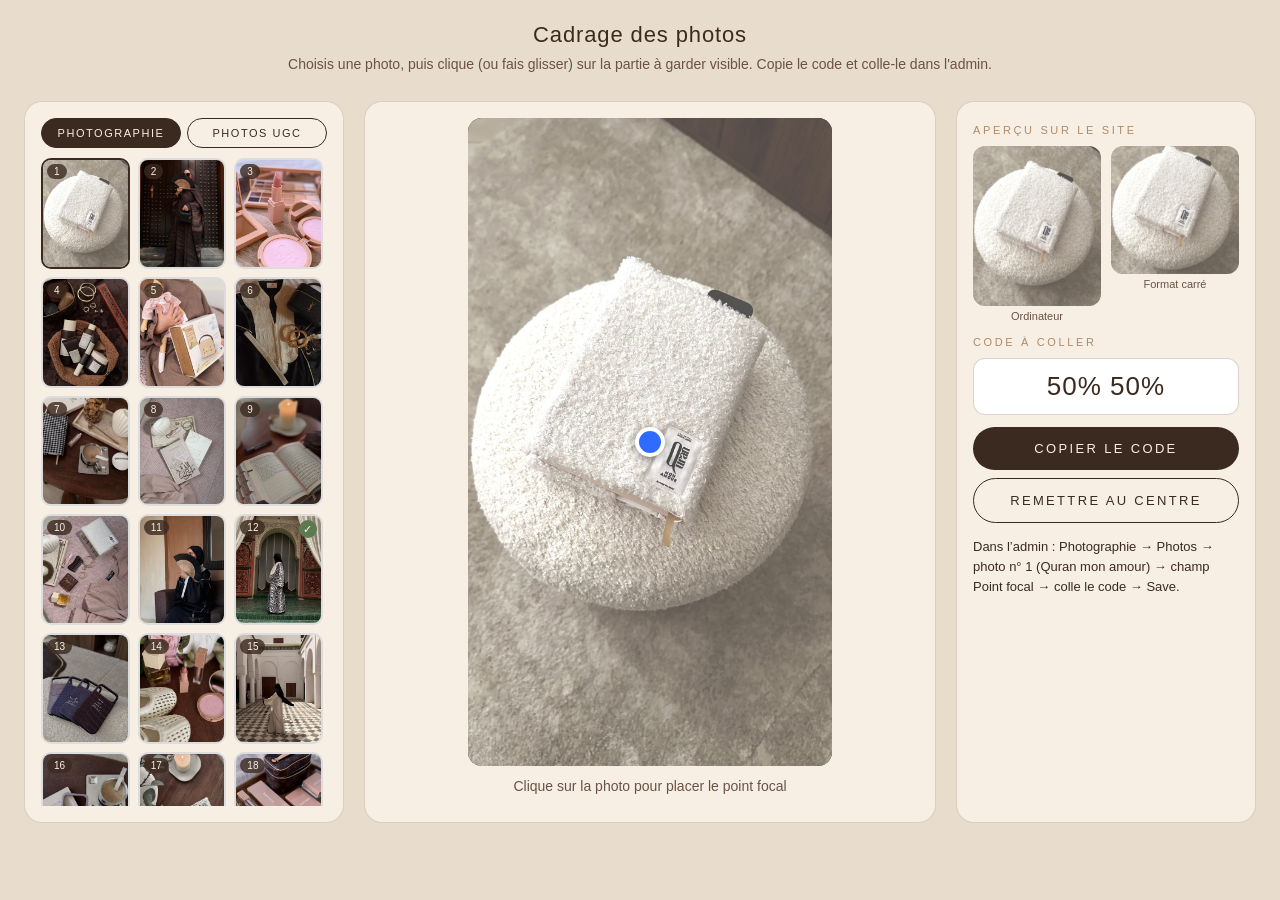
==== cadrage.html @ 53ce541f "Outil de cadrage : clic sur la photo pour choisir le point focal (kheirakh.com/cadrage) Co-Authored-" ====
<!doctype html>
<html lang="fr">
<head>
<meta charset="utf-8">
<meta name="viewport" content="width=device-width, initial-scale=1">
<meta name="robots" content="noindex, nofollow">
<title>Cadrage des photos | Kheira</title>
<style>
  :root{--espresso:#3b2a20;--brown:#6b5244;--beige:#e8dccd;--cream:#f7efe4;--gold:#b08a68;--ink:#3b2a20}
  *{box-sizing:border-box;margin:0;padding:0}
  body{font-family:Futura,"Futura PT","Jost","Century Gothic",sans-serif;background:var(--beige);color:var(--ink);min-height:100vh}
  header{padding:22px 24px 10px;text-align:center}
  h1{font-weight:500;font-size:22px;letter-spacing:.04em}
  header p{font-size:14px;color:var(--brown);margin-top:6px;line-height:1.5}
  .app{display:grid;grid-template-columns:minmax(0,320px) minmax(0,1fr) minmax(0,300px);gap:20px;max-width:1300px;margin:0 auto;padding:16px 24px 40px}
  .panel{background:var(--cream);border:1px solid rgba(107,82,68,.2);border-radius:18px;padding:16px}
  .panel h2{font-size:11px;font-weight:500;letter-spacing:.24em;text-transform:uppercase;color:var(--gold);margin:6px 0 10px}
  .list{display:grid;grid-template-columns:repeat(3,1fr);gap:8px;max-height:72vh;overflow:auto;padding-right:4px}
  .thumb{position:relative;aspect-ratio:4/5;border-radius:10px;overflow:hidden;cursor:pointer;border:2px solid transparent;background:#ddd}
  .thumb img{width:100%;height:100%;object-fit:cover;display:block}
  .thumb.is-active{border-color:var(--espresso)}
  .thumb span{position:absolute;left:4px;top:4px;background:rgba(59,42,32,.8);color:var(--cream);font-size:10px;border-radius:999px;padding:2px 7px}
  .thumb.is-set::after{content:"✓";position:absolute;right:4px;top:4px;width:18px;height:18px;border-radius:50%;background:#5d7a4f;color:#fff;font-size:11px;display:grid;place-items:center}
  .stage{display:flex;flex-direction:column;align-items:center;gap:12px}
  .pick{position:relative;max-width:100%;cursor:crosshair;user-select:none;touch-action:none;border-radius:14px;overflow:hidden;background:#222}
  .pick img{display:block;max-width:100%;max-height:72vh;width:auto;height:auto;pointer-events:none}
  .dot{position:absolute;width:30px;height:30px;margin:-15px 0 0 -15px;border-radius:50%;background:#2f6bff;border:4px solid #fff;box-shadow:0 2px 10px rgba(0,0,0,.45);pointer-events:none}
  .hint{font-size:14px;color:var(--brown);text-align:center}
  .preview-wrap{display:grid;grid-template-columns:1fr 1fr;gap:10px;margin-bottom:14px}
  .preview{aspect-ratio:4/5;border-radius:12px;overflow:hidden;background:#ddd}
  .preview.carre{aspect-ratio:1/1}
  .preview img{width:100%;height:100%;object-fit:cover;display:block}
  .cap{font-size:11px;color:var(--brown);text-align:center;margin-top:4px}
  .code{font-size:26px;font-weight:500;text-align:center;letter-spacing:.04em;padding:12px;border-radius:12px;background:#fff;border:1px solid rgba(107,82,68,.25);margin:4px 0 12px}
  .btn{display:block;width:100%;padding:14px;border-radius:999px;background:var(--espresso);color:var(--cream);font:inherit;font-size:13px;letter-spacing:.18em;text-transform:uppercase;border:0;cursor:pointer}
  .btn:active{transform:scale(.98)}
  .btn--ghost{background:transparent;color:var(--espresso);border:1px solid var(--espresso);margin-top:8px}
  .where{font-size:13px;line-height:1.55;margin-top:14px;color:var(--ink)}
  .where b{font-weight:500}
  .toast{position:fixed;left:50%;bottom:24px;transform:translateX(-50%) translateY(20px);background:var(--espresso);color:var(--cream);padding:12px 20px;border-radius:999px;font-size:14px;opacity:0;transition:.3s;pointer-events:none}
  .toast.on{opacity:1;transform:translateX(-50%)}
  .tabs{display:flex;gap:6px;margin-bottom:10px}
  .tab{flex:1;padding:8px;border-radius:999px;border:1px solid var(--espresso);background:transparent;font:inherit;font-size:11px;letter-spacing:.14em;text-transform:uppercase;cursor:pointer;color:var(--espresso)}
  .tab.is-on{background:var(--espresso);color:var(--cream)}
  @media (max-width:980px){.app{grid-template-columns:1fr}.list{grid-template-columns:repeat(5,1fr);max-height:none}}
  @media (max-width:520px){.list{grid-template-columns:repeat(4,1fr)}}
</style>
</head>
<body>
<header>
  <h1>Cadrage des photos</h1>
  <p>Choisis une photo, puis clique (ou fais glisser) sur la partie à garder visible. Copie le code et colle-le dans l'admin.</p>
</header>
<div class="app">
  <div class="panel">
    <div class="tabs"><button class="tab is-on" data-k="photographie">Photographie</button><button class="tab" data-k="photos_ugc">Photos Ugc</button></div>
    <div class="list" id="list"></div>
  </div>
  <div class="panel stage">
    <div class="pick" id="pick"><img id="big" alt=""><div class="dot" id="dot"></div></div>
    <p class="hint" id="hint">Clique sur la photo pour placer le point focal</p>
  </div>
  <div class="panel">
    <h2>Aperçu sur le site</h2>
    <div class="preview-wrap">
      <div><div class="preview"><img id="pv1" alt=""></div><p class="cap">Ordinateur</p></div>
      <div><div class="preview carre"><img id="pv2" alt=""></div><p class="cap">Format carré</p></div>
    </div>
    <h2>Code à coller</h2>
    <div class="code" id="code">50% 50%</div>
    <button class="btn" id="copy">Copier le code</button>
    <button class="btn btn--ghost" id="reset">Remettre au centre</button>
    <p class="where" id="where"></p>
  </div>
</div>
<div class="toast" id="toast">Code copié ✓</div>
<script>
(function () {
  var data = null, key = 'photographie', idx = 0, pos = { x: 50, y: 50 };
  var list = document.getElementById('list'), big = document.getElementById('big'), pick = document.getElementById('pick');
  var dot = document.getElementById('dot'), code = document.getElementById('code'), where = document.getElementById('where');
  var pv1 = document.getElementById('pv1'), pv2 = document.getElementById('pv2'), toast = document.getElementById('toast');
  function src(p) { return String(p || '').replace(/^\/+/, ''); }
  function items() { return ((data[key] && data[key].photos) || []).map(function (x) { return typeof x === 'string' ? { image: x } : x; }).filter(function (x) { return x.image; }); }
  function parse(c) { var m = /^(\d{1,3}(?:\.\d+)?)% (\d{1,3}(?:\.\d+)?)%$/.exec(String(c || '').replace(/\s+/g, ' ').trim()); return m ? { x: +m[1], y: +m[2] } : { x: 50, y: 50 }; }
  function txt() { return Math.round(pos.x) + '% ' + Math.round(pos.y) + '%'; }
  function draw() {
    dot.style.left = pos.x + '%'; dot.style.top = pos.y + '%';
    pv1.style.objectPosition = pv2.style.objectPosition = txt();
    code.textContent = txt();
  }
  function renderList() {
    var it = items();
    list.innerHTML = it.map(function (x, i) {
      return '<div class="thumb' + (i === idx ? ' is-active' : '') + (x.cadrage ? ' is-set' : '') + '" data-i="' + i + '"><img src="' + src(x.image) + '" alt="" loading="lazy" style="object-position:' + (x.cadrage || '50% 50%') + '"><span>' + (i + 1) + '</span></div>';
    }).join('');
  }
  function select(i) {
    var it = items(); if (!it[i]) return;
    idx = i; var x = it[i];
    big.src = pv1.src = pv2.src = src(x.image);
    pos = parse(x.cadrage); draw(); renderList();
    var sec = key === 'photographie' ? 'Photographie' : 'Photos UGC';
    where.innerHTML = 'Dans l’admin : <b>' + sec + '</b> → <b>Photos</b> → photo n° <b>' + (i + 1) + '</b>' + (x.marque ? ' (<b>' + x.marque.replace(/</g, '&lt;') + '</b>)' : '') + ' → champ <b>Point focal</b> → colle le code → <b>Save</b>.';
  }
  function setFrom(e) {
    var r = big.getBoundingClientRect();
    var p = e.touches ? e.touches[0] : e;
    pos.x = Math.max(0, Math.min(100, (p.clientX - r.left) / r.width * 100));
    pos.y = Math.max(0, Math.min(100, (p.clientY - r.top) / r.height * 100));
    draw();
  }
  var dragging = false;
  pick.addEventListener('pointerdown', function (e) { dragging = true; pick.setPointerCapture(e.pointerId); setFrom(e); });
  pick.addEventListener('pointermove', function (e) { if (dragging) setFrom(e); });
  pick.addEventListener('pointerup', function () { dragging = false; });
  list.addEventListener('click', function (e) { var t = e.target.closest('.thumb'); if (t) select(+t.getAttribute('data-i')); });
  document.querySelectorAll('.tab').forEach(function (t) {
    t.addEventListener('click', function () {
      document.querySelectorAll('.tab').forEach(function (b) { b.classList.toggle('is-on', b === t); });
      key = t.getAttribute('data-k'); idx = 0; select(0);
    });
  });
  function flash(m) { toast.textContent = m; toast.classList.add('on'); setTimeout(function () { toast.classList.remove('on'); }, 1600); }
  document.getElementById('copy').addEventListener('click', function () {
    var v = txt();
    (navigator.clipboard ? navigator.clipboard.writeText(v) : Promise.reject()).then(function () { flash('Code copié ✓ ' + v); }, function () {
      var ta = document.createElement('textarea'); ta.value = v; document.body.appendChild(ta); ta.select(); document.execCommand('copy'); ta.remove(); flash('Code copié ✓ ' + v);
    });
  });
  document.getElementById('reset').addEventListener('click', function () { pos = { x: 50, y: 50 }; draw(); });
  fetch('content.json', { cache: 'no-cache' }).then(function (r) { return r.json(); }).then(function (c) { data = c; select(0); });
})();
</script>
</body>
</html>
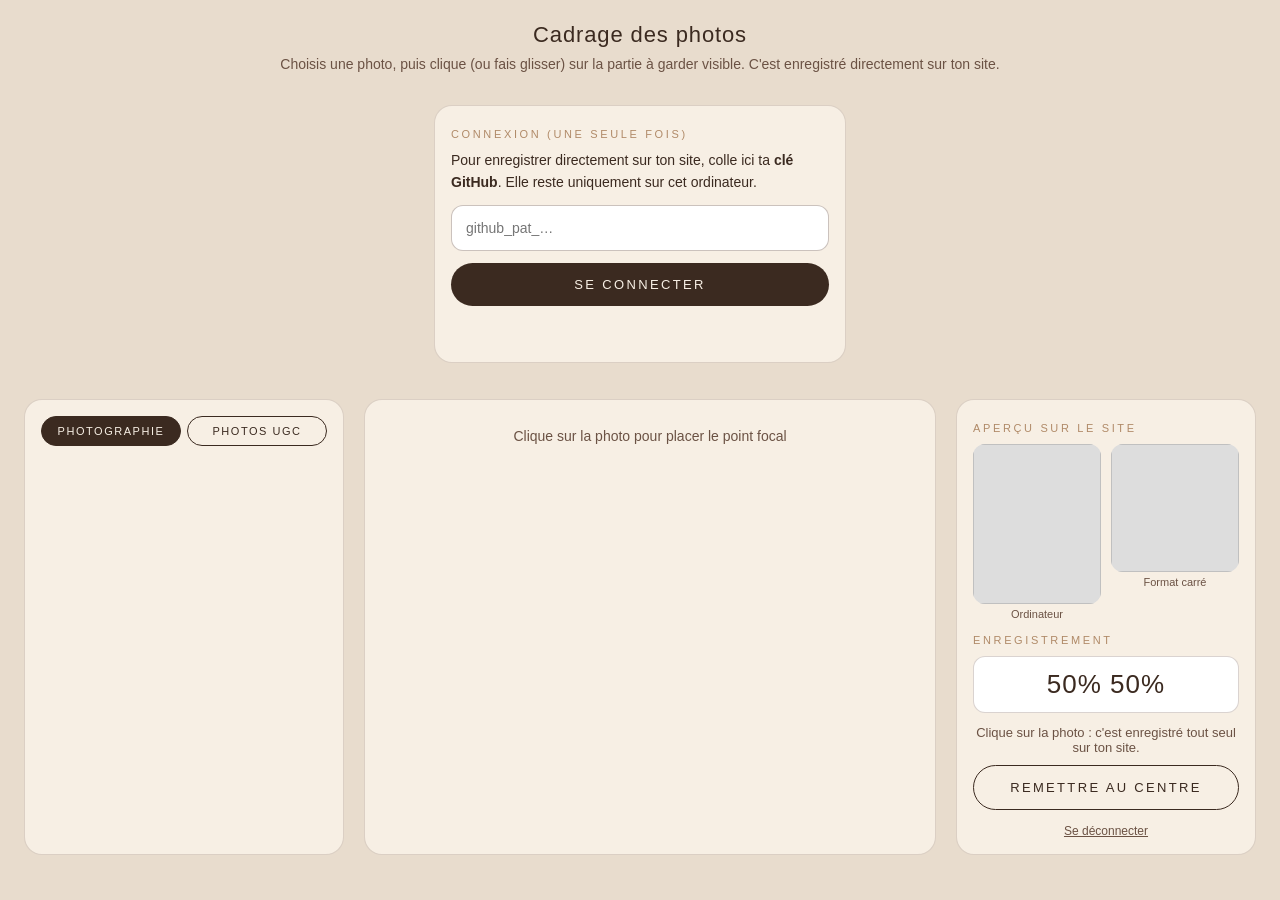
==== commit accecf21: "Outil de cadrage : enregistrement direct sur le site (sans copier-coller) Co-Authored-By: Claude Opu" ====
--- a/cadrage.html
+++ b/cadrage.html
@@ -37,6 +37,12 @@
   .btn--ghost{background:transparent;color:var(--espresso);border:1px solid var(--espresso);margin-top:8px}
   .where{font-size:13px;line-height:1.55;margin-top:14px;color:var(--ink)}
   .where b{font-weight:500}
+  .status{font-size:13px;text-align:center;color:var(--brown);min-height:20px;margin-bottom:10px}
+  .status.ok{color:#4f7a43}.status.err{color:#a2412f}
+  .login{max-width:460px;margin:20px auto;padding:0 24px}
+  .login__box p{font-size:14px;line-height:1.55;margin:8px 0 12px}
+  .login__box input{width:100%;padding:14px;border-radius:12px;border:1px solid rgba(107,82,68,.35);font:inherit;font-size:14px;margin-bottom:12px;background:#fff}
+  .logout{display:block;margin:10px auto 0;background:none;border:0;font:inherit;font-size:12px;color:var(--brown);text-decoration:underline;cursor:pointer}
   .toast{position:fixed;left:50%;bottom:24px;transform:translateX(-50%) translateY(20px);background:var(--espresso);color:var(--cream);padding:12px 20px;border-radius:999px;font-size:14px;opacity:0;transition:.3s;pointer-events:none}
   .toast.on{opacity:1;transform:translateX(-50%)}
   .tabs{display:flex;gap:6px;margin-bottom:10px}
@@ -49,9 +55,18 @@
 <body>
 <header>
   <h1>Cadrage des photos</h1>
-  <p>Choisis une photo, puis clique (ou fais glisser) sur la partie à garder visible. Copie le code et colle-le dans l'admin.</p>
+  <p>Choisis une photo, puis clique (ou fais glisser) sur la partie à garder visible. C'est enregistré directement sur ton site.</p>
 </header>
-<div class="app">
+<div class="login" id="login">
+  <div class="panel login__box">
+    <h2>Connexion (une seule fois)</h2>
+    <p>Pour enregistrer directement sur ton site, colle ici ta <b>clé GitHub</b>. Elle reste uniquement sur cet ordinateur.</p>
+    <input id="tok" type="password" placeholder="github_pat_…" autocomplete="off">
+    <button class="btn" id="save-tok">Se connecter</button>
+    <p class="status" id="login-msg"></p>
+  </div>
+</div>
+<div class="app" id="app" hidden>
   <div class="panel">
     <div class="tabs"><button class="tab is-on" data-k="photographie">Photographie</button><button class="tab" data-k="photos_ugc">Photos Ugc</button></div>
     <div class="list" id="list"></div>
@@ -66,54 +81,93 @@
       <div><div class="preview"><img id="pv1" alt=""></div><p class="cap">Ordinateur</p></div>
       <div><div class="preview carre"><img id="pv2" alt=""></div><p class="cap">Format carré</p></div>
     </div>
-    <h2>Code à coller</h2>
+    <h2>Enregistrement</h2>
     <div class="code" id="code">50% 50%</div>
-    <button class="btn" id="copy">Copier le code</button>
+    <p class="status" id="status">Clique sur la photo : c'est enregistré tout seul sur ton site.</p>
     <button class="btn btn--ghost" id="reset">Remettre au centre</button>
     <p class="where" id="where"></p>
+    <button class="logout" id="logout">Se déconnecter</button>
   </div>
 </div>
-<div class="toast" id="toast">Code copié ✓</div>
+<div class="toast" id="toast"></div>
 <script>
 (function () {
-  var data = null, key = 'photographie', idx = 0, pos = { x: 50, y: 50 };
-  var list = document.getElementById('list'), big = document.getElementById('big'), pick = document.getElementById('pick');
-  var dot = document.getElementById('dot'), code = document.getElementById('code'), where = document.getElementById('where');
-  var pv1 = document.getElementById('pv1'), pv2 = document.getElementById('pv2'), toast = document.getElementById('toast');
+  var REPO = 'kheirakh/kheira-ugc', FILE = 'content.json', BRANCH = 'main', API = 'https://api.github.com/repos/' + REPO + '/contents/' + FILE;
+  var token = null, data = null, sha = null, key = 'photographie', idx = 0, pos = { x: 50, y: 50 }, timer = null, saving = false, pending = false;
+  var $ = function (id) { return document.getElementById(id); };
+  var list = $('list'), big = $('big'), pick = $('pick'), dot = $('dot'), code = $('code'), where = $('where'), statusEl = $('status');
+  var pv1 = $('pv1'), pv2 = $('pv2');
+  function store(k, v) { try { if (v === null) localStorage.removeItem(k); else localStorage.setItem(k, v); } catch (e) {} }
+  function load(k) { try { return localStorage.getItem(k); } catch (e) { return null; } }
+  function b64dec(s) { var bin = atob(s.replace(/\n/g, '')); var bytes = new Uint8Array(bin.length); for (var i = 0; i < bin.length; i++) bytes[i] = bin.charCodeAt(i); return new TextDecoder().decode(bytes); }
+  function b64enc(str) { var bytes = new TextEncoder().encode(str), bin = ''; for (var i = 0; i < bytes.length; i++) bin += String.fromCharCode(bytes[i]); return btoa(bin); }
+  function gh(method, body) {
+    return fetch(API + (method === 'GET' ? '?ref=' + BRANCH + '&t=' + Date.now() : ''), {
+      method: method, cache: 'no-store',
+      headers: { 'Authorization': 'Bearer ' + token, 'Accept': 'application/vnd.github+json', 'Content-Type': 'application/json' },
+      body: body ? JSON.stringify(body) : undefined
+    }).then(function (r) { return r.json().then(function (j) { if (!r.ok) { var e = new Error(j.message || r.status); e.status = r.status; throw e; } return j; }); });
+  }
+  function fetchData() { return gh('GET').then(function (j) { sha = j.sha; data = JSON.parse(b64dec(j.content)); }); }
+  function setStatus(t, cls) { statusEl.textContent = t; statusEl.className = 'status' + (cls ? ' ' + cls : ''); }
   function src(p) { return String(p || '').replace(/^\/+/, ''); }
-  function items() { return ((data[key] && data[key].photos) || []).map(function (x) { return typeof x === 'string' ? { image: x } : x; }).filter(function (x) { return x.image; }); }
+  function items() { return ((data[key] && data[key].photos) || []); }
   function parse(c) { var m = /^(\d{1,3}(?:\.\d+)?)% (\d{1,3}(?:\.\d+)?)%$/.exec(String(c || '').replace(/\s+/g, ' ').trim()); return m ? { x: +m[1], y: +m[2] } : { x: 50, y: 50 }; }
   function txt() { return Math.round(pos.x) + '% ' + Math.round(pos.y) + '%'; }
-  function draw() {
-    dot.style.left = pos.x + '%'; dot.style.top = pos.y + '%';
-    pv1.style.objectPosition = pv2.style.objectPosition = txt();
-    code.textContent = txt();
-  }
+  function draw() { dot.style.left = pos.x + '%'; dot.style.top = pos.y + '%'; pv1.style.objectPosition = pv2.style.objectPosition = txt(); code.textContent = txt(); }
+  function img(x) { return typeof x === 'string' ? x : x.image; }
   function renderList() {
-    var it = items();
-    list.innerHTML = it.map(function (x, i) {
-      return '<div class="thumb' + (i === idx ? ' is-active' : '') + (x.cadrage ? ' is-set' : '') + '" data-i="' + i + '"><img src="' + src(x.image) + '" alt="" loading="lazy" style="object-position:' + (x.cadrage || '50% 50%') + '"><span>' + (i + 1) + '</span></div>';
+    list.innerHTML = items().map(function (x, i) {
+      if (!img(x)) return '';
+      var c = typeof x === 'string' ? '' : (x.cadrage || '');
+      return '<div class="thumb' + (i === idx ? ' is-active' : '') + (c ? ' is-set' : '') + '" data-i="' + i + '"><img src="' + src(img(x)) + '" alt="" loading="lazy" style="object-position:' + (c || '50% 50%') + '"><span>' + (i + 1) + '</span></div>';
     }).join('');
   }
   function select(i) {
     var it = items(); if (!it[i]) return;
     idx = i; var x = it[i];
-    big.src = pv1.src = pv2.src = src(x.image);
-    pos = parse(x.cadrage); draw(); renderList();
-    var sec = key === 'photographie' ? 'Photographie' : 'Photos UGC';
-    where.innerHTML = 'Dans l’admin : <b>' + sec + '</b> → <b>Photos</b> → photo n° <b>' + (i + 1) + '</b>' + (x.marque ? ' (<b>' + x.marque.replace(/</g, '&lt;') + '</b>)' : '') + ' → champ <b>Point focal</b> → colle le code → <b>Save</b>.';
+    big.src = pv1.src = pv2.src = src(img(x));
+    pos = parse(typeof x === 'string' ? '' : x.cadrage); draw(); renderList();
+    var m = typeof x === 'string' ? '' : (x.marque || '');
+    where.innerHTML = 'Photo n° <b>' + (i + 1) + '</b>' + (m ? ' · <b>' + m.replace(/</g, '&lt;') + '</b>' : '');
+    setStatus('Clique sur la photo : c’est enregistré tout seul sur ton site.');
   }
+  function save() {
+    if (saving) { pending = true; return; }
+    saving = true; pending = false;
+    var k = key, i = idx, value = txt();
+    setStatus('Enregistrement…');
+    var attempt = function (n) {
+      var it = (data[k] && data[k].photos) || [];
+      var entry = it[i];
+      if (typeof entry === 'string') { entry = it[i] = { image: entry, marque: '' }; }
+      entry.cadrage = value;
+      var label = (entry.marque || ('photo ' + (i + 1)));
+      return gh('PUT', { message: 'Point focal : ' + label + ' (' + value + ')', content: b64enc(JSON.stringify(data, null, 2) + '\n'), sha: sha, branch: BRANCH })
+        .then(function (j) { sha = j.content.sha; })
+        .catch(function (e) {
+          if ((e.status === 409 || e.status === 422) && n < 2) { return fetchData().then(function () { return attempt(n + 1); }); }
+          throw e;
+        });
+    };
+    attempt(0).then(function () {
+      renderList(); setStatus('Enregistré ✓ Visible sur le site dans 1 à 2 minutes.', 'ok');
+    }).catch(function (e) {
+      setStatus(e.status === 401 ? 'Clé GitHub refusée : reconnecte-toi.' : 'Erreur : ' + e.message, 'err');
+      if (e.status === 401) logout();
+    }).then(function () { saving = false; if (pending) save(); });
+  }
+  function queueSave() { clearTimeout(timer); timer = setTimeout(save, 700); }
   function setFrom(e) {
     var r = big.getBoundingClientRect();
-    var p = e.touches ? e.touches[0] : e;
-    pos.x = Math.max(0, Math.min(100, (p.clientX - r.left) / r.width * 100));
-    pos.y = Math.max(0, Math.min(100, (p.clientY - r.top) / r.height * 100));
+    pos.x = Math.max(0, Math.min(100, (e.clientX - r.left) / r.width * 100));
+    pos.y = Math.max(0, Math.min(100, (e.clientY - r.top) / r.height * 100));
     draw();
   }
   var dragging = false;
-  pick.addEventListener('pointerdown', function (e) { dragging = true; pick.setPointerCapture(e.pointerId); setFrom(e); });
+  pick.addEventListener('pointerdown', function (e) { dragging = true; pick.setPointerCapture(e.pointerId); setFrom(e); clearTimeout(timer); });
   pick.addEventListener('pointermove', function (e) { if (dragging) setFrom(e); });
-  pick.addEventListener('pointerup', function () { dragging = false; });
+  pick.addEventListener('pointerup', function () { if (dragging) { dragging = false; queueSave(); } });
   list.addEventListener('click', function (e) { var t = e.target.closest('.thumb'); if (t) select(+t.getAttribute('data-i')); });
   document.querySelectorAll('.tab').forEach(function (t) {
     t.addEventListener('click', function () {
@@ -121,15 +175,24 @@
       key = t.getAttribute('data-k'); idx = 0; select(0);
     });
   });
-  function flash(m) { toast.textContent = m; toast.classList.add('on'); setTimeout(function () { toast.classList.remove('on'); }, 1600); }
-  document.getElementById('copy').addEventListener('click', function () {
-    var v = txt();
-    (navigator.clipboard ? navigator.clipboard.writeText(v) : Promise.reject()).then(function () { flash('Code copié ✓ ' + v); }, function () {
-      var ta = document.createElement('textarea'); ta.value = v; document.body.appendChild(ta); ta.select(); document.execCommand('copy'); ta.remove(); flash('Code copié ✓ ' + v);
+  $('reset').addEventListener('click', function () { pos = { x: 50, y: 50 }; draw(); queueSave(); });
+  function start() {
+    $('login-msg').textContent = 'Connexion…';
+    fetchData().then(function () {
+      $('login').hidden = true; $('app').hidden = false; select(0);
+    }).catch(function (e) {
+      token = null; store('kh_gh_token', null);
+      $('login').hidden = false; $('app').hidden = true;
+      $('login-msg').textContent = e.status === 401 || e.status === 403 || e.status === 404 ? 'Clé refusée. Vérifie qu’elle donne accès au dépôt kheira-ugc (Contents : Read and write).' : 'Erreur : ' + e.message;
+      $('login-msg').className = 'status err';
     });
-  });
-  document.getElementById('reset').addEventListener('click', function () { pos = { x: 50, y: 50 }; draw(); });
-  fetch('content.json', { cache: 'no-cache' }).then(function (r) { return r.json(); }).then(function (c) { data = c; select(0); });
+  }
+  function logout() { token = null; store('kh_gh_token', null); $('app').hidden = true; $('login').hidden = false; $('tok').value = ''; $('login-msg').textContent = ''; }
+  $('logout').addEventListener('click', logout);
+  $('save-tok').addEventListener('click', function () { var v = $('tok').value.trim(); if (!v) return; token = v; store('kh_gh_token', v); start(); });
+  $('tok').addEventListener('keydown', function (e) { if (e.key === 'Enter') $('save-tok').click(); });
+  token = load('kh_gh_token');
+  if (token) start();
 })();
 </script>
 </body>
